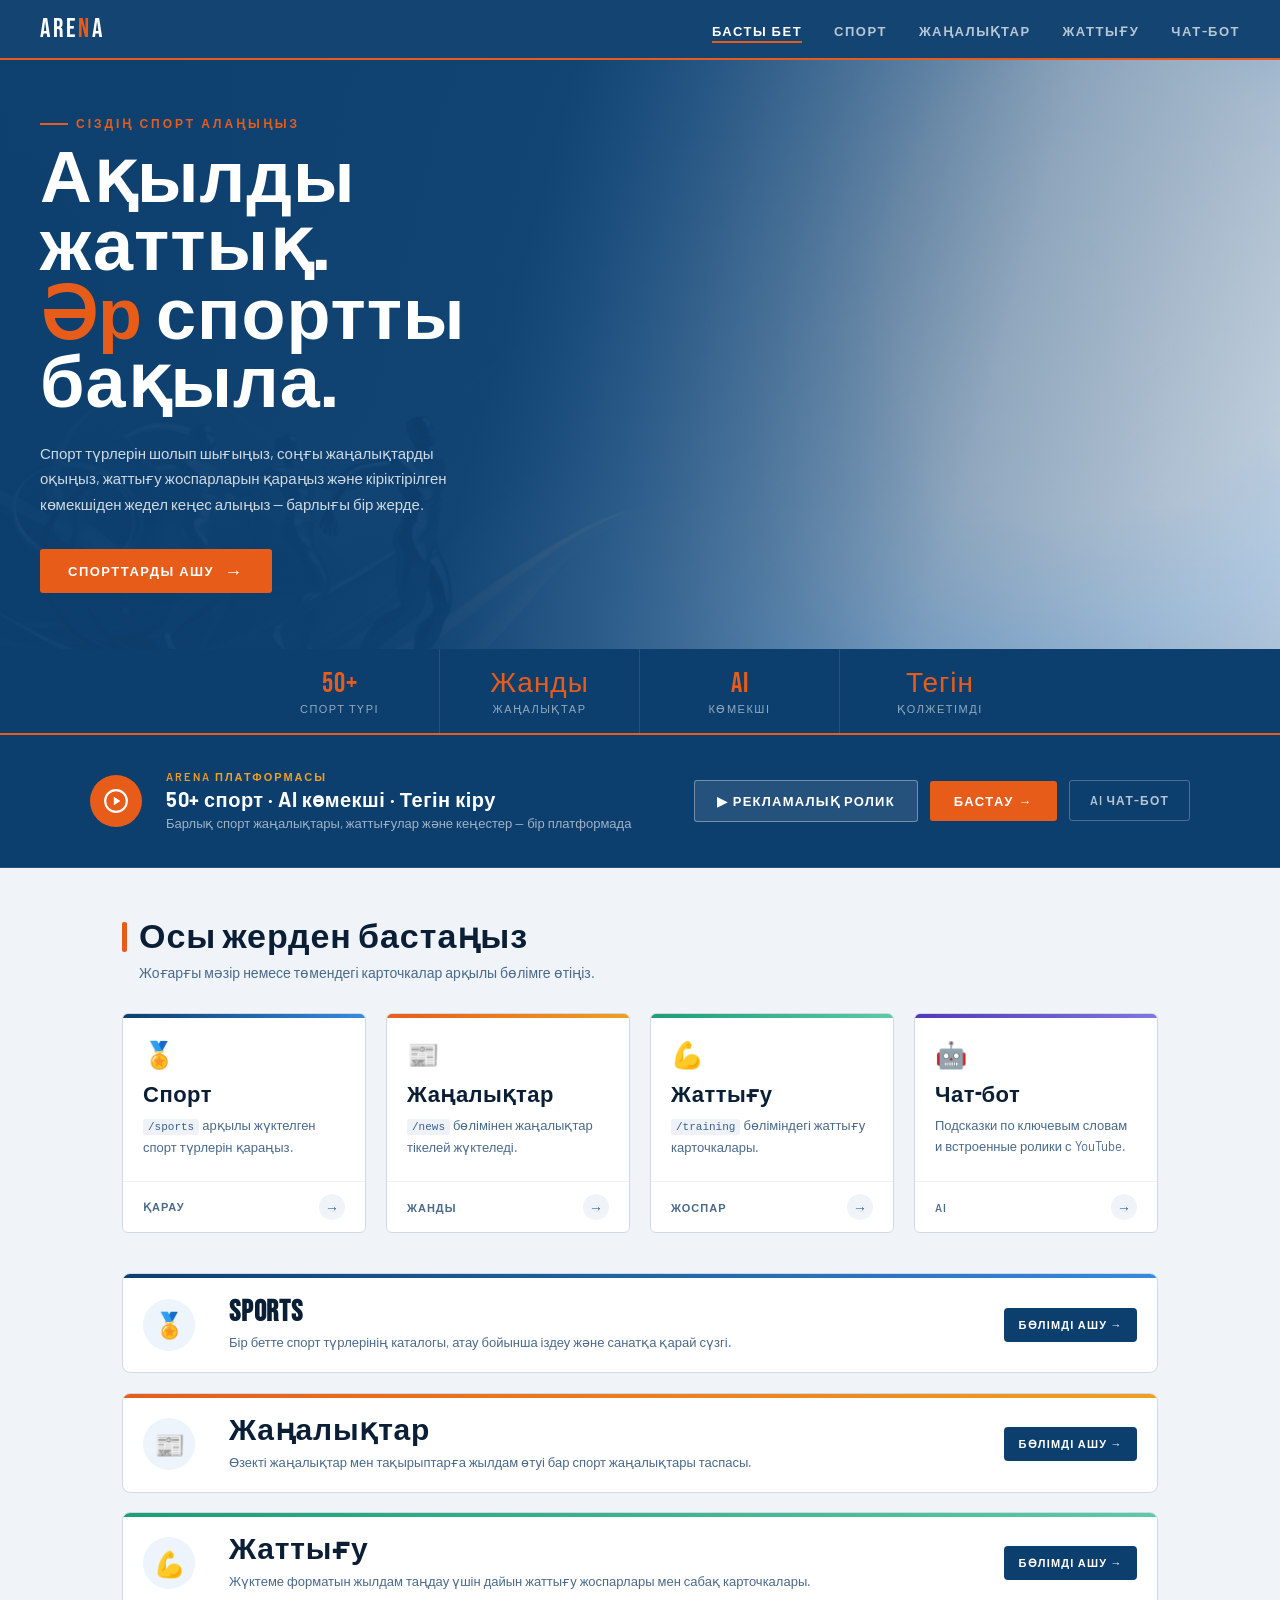
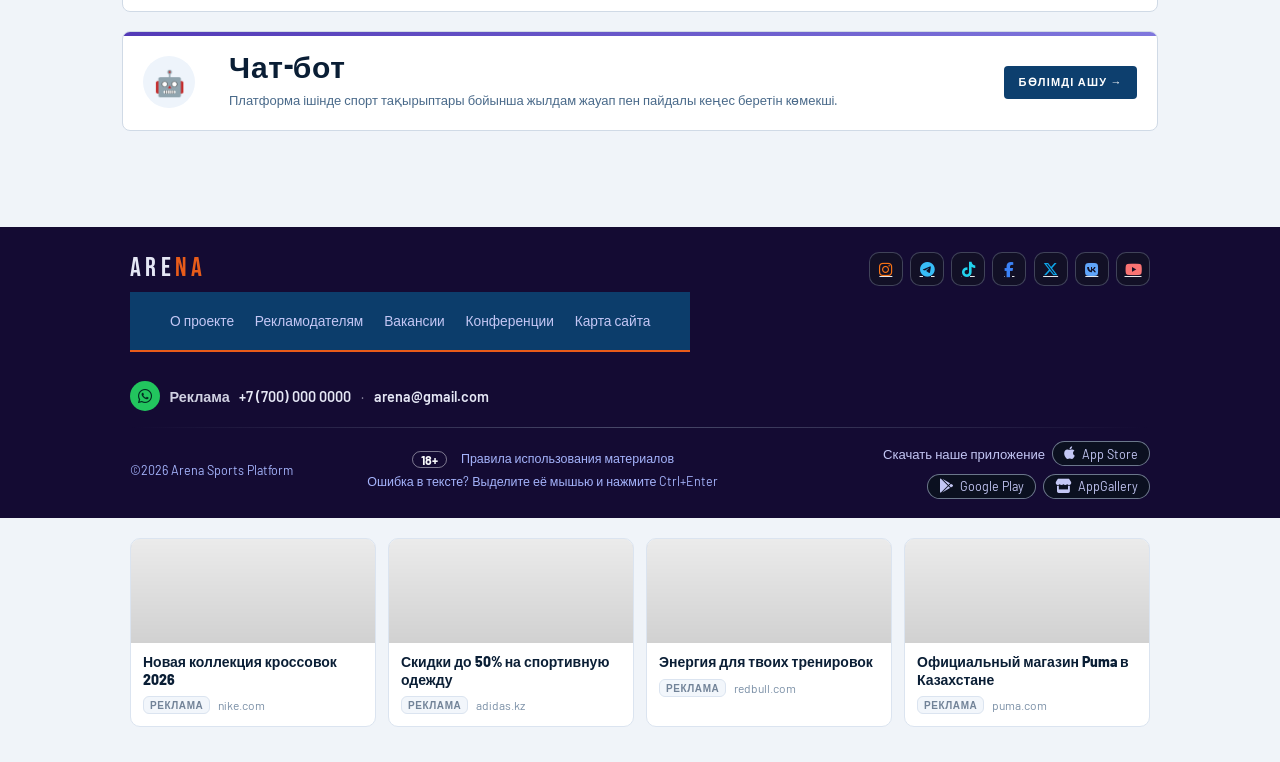
==== frontend/index.html @ e99a17ac "Arena sports website" ====
<!DOCTYPE html>
<html lang="kk">
<head>
<meta charset="UTF-8"/>
<meta name="viewport" content="width=device-width,initial-scale=1"/>
<title>Arena — Спорт орталығы</title>
<link href="https://fonts.googleapis.com/css2?family=Bebas+Neue&family=Barlow:wght@400;500;600&display=swap" rel="stylesheet"/>
<link rel="stylesheet" href="https://cdnjs.cloudflare.com/ajax/libs/font-awesome/6.5.1/css/all.min.css"/>
<style>
  *{margin:0;padding:0;box-sizing:border-box}
  :root{
    --blue-deep:#0d3f6e;
    --blue-mid:#1a6ab0;
    --blue-bright:#378add;
    --orange:#e85c1a;
    --orange-warm:#f0a020;
    --white:#ffffff;
    --off-white:#f0f4f9;
    --text-dark:#0a1e35;
    --text-muted:#4a6a8a;
  }
  body{
    font-family:'Barlow',sans-serif;
    background:var(--off-white);
    color:var(--text-dark);
    min-height:100vh;
    overflow-x:hidden;
  }

  /* NAV */
  nav{
    position:sticky;top:0;z-index:100;
    background:rgba(13,63,110,0.97);
    backdrop-filter:blur(8px);
    display:flex;align-items:center;justify-content:space-between;
    padding:0 2.5rem;height:60px;
    border-bottom:2px solid var(--orange);
    transition:background .28s ease,box-shadow .28s ease;
  }
  nav.is-scrolled{
    background:rgba(7,40,75,.99);
    box-shadow:0 12px 32px rgba(0,0,0,.22);
  }
  .nav-logo{
    font-family:'Bebas Neue',sans-serif;
    font-size:26px;letter-spacing:3px;
    color:var(--white);
  }
  .nav-logo span{color:var(--orange);}
  .nav-links{display:flex;gap:2rem;list-style:none;}
  .nav-links a{
    color:rgba(255,255,255,0.7);
    text-decoration:none;font-size:13px;
    letter-spacing:1.5px;text-transform:uppercase;
    font-weight:600;transition:color .2s;
  }
  .nav-links a:hover,.nav-links a.active{color:var(--white);}
  .nav-links a.active{border-bottom:2px solid var(--orange);padding-bottom:2px;}

  /* HERO */
  .hero{
    position:relative;
    min-height:480px;
    display:flex;align-items:center;
    overflow:hidden;
    background:linear-gradient(115deg,var(--blue-deep) 45%,rgba(13,63,110,0.4) 100%);
  }
  .hero-bg{
    position:absolute;inset:0;
    background-image:url('olympic-games-sports-background-with-copy-space-text_916191-34938.jpg');
    background-size:cover;background-position:center right;
    opacity:0.55;
    mix-blend-mode:luminosity;
  }
  .hero-overlay{
    position:absolute;inset:0;
    background:linear-gradient(105deg,rgba(13,63,110,0.92) 40%,rgba(13,63,110,0.2) 75%,transparent 100%);
  }
  .hero-content{
    position:relative;z-index:2;
    max-width:580px;padding:3.5rem 2.5rem;
  }
  .hero-eyebrow{
    font-size:12px;letter-spacing:3px;text-transform:uppercase;
    color:var(--orange);font-weight:600;margin-bottom:1rem;
    display:flex;align-items:center;gap:8px;
  }
  .hero-eyebrow::before{content:'';display:block;width:28px;height:2px;background:var(--orange);}
  h1{
    font-family:'Bebas Neue',sans-serif;
    font-size:clamp(44px,7vw,72px);
    line-height:.95;letter-spacing:1px;
    color:var(--white);margin-bottom:1.25rem;
  }
  h1 em{color:var(--orange);font-style:normal;}
  .hero p{
    font-size:15px;line-height:1.7;
    color:rgba(255,255,255,0.8);
    max-width:440px;margin-bottom:2rem;
  }
  .hero-cta{
    display:inline-flex;align-items:center;gap:10px;
    background:var(--orange);color:var(--white);
    text-decoration:none;font-weight:600;
    font-size:13px;letter-spacing:1.5px;text-transform:uppercase;
    padding:13px 28px;border-radius:3px;
    transition:background .2s,transform .15s;
  }
  .hero-cta:hover{background:#cc4d0e;transform:translateY(-1px);}
  .hero-cta .arrow{font-size:18px;line-height:1;}

  /* STATS STRIP */
  .stats-strip{
    background:var(--blue-deep);
    display:flex;justify-content:center;gap:0;
    border-bottom:2px solid var(--orange);
  }
  .stat-item{
    flex:1;max-width:200px;
    padding:1.1rem 1rem;
    text-align:center;
    border-right:.5px solid rgba(255,255,255,0.1);
  }
  .stat-item:last-child{border-right:none;}
  .stat-num{
    font-family:'Bebas Neue',sans-serif;
    font-size:28px;color:var(--orange);letter-spacing:1px;
  }
  .stat-lbl{
    font-size:11px;color:rgba(255,255,255,0.55);
    text-transform:uppercase;letter-spacing:1.5px;margin-top:2px;
  }

  /* PROMO BANNER */
  .promo-banner{
    background:var(--blue-deep);
    padding:0 2.5rem;
    border-bottom:1px solid rgba(255,255,255,0.1);
  }
  .promo-inner{
    max-width:1100px;
    margin:0 auto;
    padding:2.2rem 0;
    display:flex;
    align-items:center;
    justify-content:space-between;
    gap:2rem;
    flex-wrap:wrap;
  }
  .promo-left{
    display:flex;
    align-items:center;
    gap:1.5rem;
    flex:1;
    min-width:260px;
  }
  .promo-icon{
    background:var(--orange);
    border-radius:50%;
    width:52px;height:52px;
    display:flex;align-items:center;justify-content:center;
    flex-shrink:0;
  }
  .promo-eyebrow{
    font-size:11px;letter-spacing:2px;
    text-transform:uppercase;
    color:var(--orange-warm);font-weight:600;
    margin-bottom:4px;
  }
  .promo-title{
    font-size:20px;font-weight:700;
    color:var(--white);letter-spacing:0.5px;line-height:1.2;
  }
  .promo-sub{
    font-size:13px;
    color:rgba(255,255,255,0.6);
    margin-top:4px;
  }
  .promo-actions{
    display:flex;align-items:center;gap:12px;flex-shrink:0;flex-wrap:wrap;
  }
  .promo-btn-play{
    display:inline-flex;
    align-items:center;
    gap:8px;
    background:rgba(255,255,255,0.1);
    color:var(--white);
    border:1px solid rgba(255,255,255,0.35);
    font-family:'Barlow',sans-serif;
    font-weight:600;
    font-size:13px;
    letter-spacing:1.2px;
    text-transform:uppercase;
    padding:12px 22px;
    border-radius:3px;
    white-space:nowrap;
    cursor:pointer;
    transition:background .2s,border-color .2s;
  }
  .promo-btn-play:hover{
    background:rgba(255,255,255,0.2);
    border-color:rgba(255,255,255,0.6);
  }
  .promo-btn-primary{
    display:inline-flex;align-items:center;gap:8px;
    background:var(--orange);color:var(--white);
    text-decoration:none;font-weight:600;
    font-size:13px;letter-spacing:1.5px;text-transform:uppercase;
    padding:12px 24px;border-radius:3px;white-space:nowrap;
    transition:background .2s;
  }
  .promo-btn-primary:hover{background:#cc4d0e;}
  .promo-btn-secondary{
    display:inline-flex;align-items:center;gap:8px;
    background:transparent;color:rgba(255,255,255,0.7);
    text-decoration:none;font-weight:600;
    font-size:12px;letter-spacing:1.2px;text-transform:uppercase;
    padding:12px 20px;border-radius:3px;white-space:nowrap;
    border:1px solid rgba(255,255,255,0.25);
    transition:color .2s,border-color .2s;
  }
  .promo-btn-secondary:hover{color:var(--white);border-color:rgba(255,255,255,0.5);}

  /* VIDEO MODAL */
  .promo-modal{
    display:none;
    position:fixed;inset:0;z-index:999;
    background:rgba(0,0,0,0.82);
    align-items:center;justify-content:center;
  }
  .promo-modal.active{display:flex;}
  .promo-modal-box{
    position:relative;
    width:90%;max-width:860px;
    border-radius:6px;overflow:hidden;
    background:#000;
  }
  .promo-modal-close{
    position:absolute;top:10px;right:14px;z-index:10;
    background:none;border:none;
    color:#fff;font-size:28px;
    cursor:pointer;line-height:1;
    opacity:0.8;transition:opacity .15s;
  }
  .promo-modal-close:hover{opacity:1;}
  .promo-modal video{
    width:100%;display:block;max-height:80vh;
  }

  /* MAIN CONTENT */
  .wrap{max-width:1100px;margin:0 auto;padding:3rem 2rem 4rem;}
  .section-head{margin-bottom:2rem;}
  .section-head h2{
    font-family:'Bebas Neue',sans-serif;
    font-size:34px;letter-spacing:1px;color:var(--text-dark);
    display:flex;align-items:center;gap:12px;
  }
  .section-head h2::before{
    content:'';display:block;width:5px;height:30px;
    background:var(--orange);border-radius:2px;flex-shrink:0;
  }
  .section-head p{
    font-size:14px;color:var(--text-muted);
    margin-top:6px;margin-left:17px;
  }

  /* CARDS */
  .grid{
    display:grid;
    grid-template-columns:repeat(auto-fit,minmax(220px,1fr));
    gap:1.25rem;
  }
  .sections{
    margin-top:2.5rem;
    display:grid;
    gap:1.2rem;
  }
  .feature{
    background:var(--white);
    border:.5px solid #d0dae6;
    border-radius:8px;
    overflow:hidden;
    transition:transform .18s,box-shadow .18s,border-color .18s;
  }
  .feature:hover{
    transform:translateY(-3px);
    border-color:var(--blue-bright);
    box-shadow:0 8px 22px rgba(26,106,176,.14);
  }
  .feature-top{
    height:4px;
    background:linear-gradient(90deg,var(--blue-deep),var(--blue-bright));
  }
  .feature:nth-child(2) .feature-top{background:linear-gradient(90deg,var(--orange),var(--orange-warm));}
  .feature:nth-child(3) .feature-top{background:linear-gradient(90deg,#1d9e75,#5dcaa5);}
  .feature:nth-child(4) .feature-top{background:linear-gradient(90deg,#533ab7,#7f77dd);}
  .feature-main{
    display:grid;
    grid-template-columns:70px 1fr auto;
    gap:1rem;
    align-items:center;
    padding:1.15rem 1.25rem 1.2rem;
  }
  .feature-icon{
    width:52px;height:52px;border-radius:50%;
    display:flex;align-items:center;justify-content:center;
    background:#eef4fb;
    font-size:25px;
  }
  .feature h3{
    font-family:'Bebas Neue',sans-serif;
    font-size:30px;letter-spacing:.8px;line-height:1;
    margin-bottom:.35rem;
  }
  .feature p{
    font-size:13px;line-height:1.6;color:var(--text-muted);
  }
  .feature-action{
    display:inline-flex;align-items:center;gap:8px;
    text-decoration:none;
    background:var(--blue-deep);
    color:#fff;
    font-size:11px;font-weight:600;
    letter-spacing:1.2px;text-transform:uppercase;
    padding:.62rem .9rem;
    border-radius:4px;
    white-space:nowrap;
    transition:background .15s,transform .15s;
  }
  .feature-action:hover{
    background:var(--blue-bright);
    transform:translateY(-1px);
  }
  .card{
    background:var(--white);
    border-radius:6px;
    border:.5px solid #d0dae6;
    overflow:hidden;
    text-decoration:none;color:inherit;
    transition:transform .18s,box-shadow .18s,border-color .18s;
    display:flex;flex-direction:column;
  }
  .card:hover{
    transform:translateY(-4px);
    border-color:var(--blue-bright);
    box-shadow:0 8px 24px rgba(26,106,176,0.15);
  }
  .card-accent{
    height:4px;
    background:linear-gradient(90deg,var(--blue-deep),var(--blue-bright));
  }
  .card:nth-child(2) .card-accent{background:linear-gradient(90deg,var(--orange),var(--orange-warm));}
  .card:nth-child(3) .card-accent{background:linear-gradient(90deg,#1d9e75,#5dcaa5);}
  .card:nth-child(4) .card-accent{background:linear-gradient(90deg,#533ab7,#7f77dd);}
  .card-body{padding:1.25rem 1.25rem 1.5rem;}
  .card-icon{
    font-size:26px;margin-bottom:.75rem;
    display:block;
  }
  .card h2{
    font-family:'Bebas Neue',sans-serif;
    font-size:22px;letter-spacing:.5px;
    color:var(--text-dark);margin-bottom:.4rem;
  }
  .card p{font-size:13px;color:var(--text-muted);line-height:1.6;}
  .card code{
    font-size:11px;background:#eef2f7;
    padding:2px 5px;border-radius:3px;color:#3a6090;
  }
  .card-footer{
    margin-top:auto;padding:.75rem 1.25rem;
    border-top:.5px solid #eef2f7;
    display:flex;align-items:center;justify-content:space-between;
  }
  .card-tag{
    font-size:11px;letter-spacing:1px;text-transform:uppercase;
    color:var(--text-muted);font-weight:600;
  }
  .card-arrow{
    width:26px;height:26px;border-radius:50%;
    background:var(--off-white);
    display:flex;align-items:center;justify-content:center;
    font-size:14px;color:var(--blue-mid);
    transition:background .15s,transform .15s;
  }
  .card:hover .card-arrow{background:var(--blue-bright);color:#fff;transform:translateX(3px);}

  /* FOOTER NOTE */
  .footer-note{
    margin-top:3rem;padding:1rem 1.25rem;
    background:var(--white);
    border:.5px solid #d0dae6;border-left:3px solid var(--blue-bright);
    border-radius:4px;
    font-size:13px;color:var(--text-muted);
  }
  .footer-note code{color:var(--blue-mid);background:#eef2f7;padding:1px 5px;border-radius:3px;}

  /* Global footer for Arena pages */
  .arena-footer{margin-top:2rem;background:#140b33;color:#e5e7f5;font-size:.9rem;}
  .arena-footer__inner{max-width:1100px;margin:0 auto;padding:1.6rem 2.5rem 1.2rem;}
  .arena-footer__top{display:flex;justify-content:space-between;gap:2rem;align-items:flex-start;padding-bottom:1.1rem;}
  .arena-footer__logo{
    font-family:'Bebas Neue',sans-serif;
    font-size:1.7rem;letter-spacing:.16em;text-transform:uppercase;
  }
  .arena-footer__logo span{color:var(--orange);}
  .arena-footer__nav{display:flex;flex-wrap:wrap;gap:.6rem 1.3rem;margin-top:.45rem;}
  .arena-footer__nav a{color:#c4c7f5;text-decoration:none;font-size:.86rem;}
  .arena-footer__nav a:hover{color:#fff;text-decoration:underline;}
  .arena-footer__social{display:flex;flex-wrap:wrap;gap:.45rem;justify-content:flex-end;}
  .arena-footer__icon-btn{
    width:34px;height:34px;border-radius:10px;
    border:1px solid rgba(148,163,184,.35);
    background:#121026;
    display:inline-flex;align-items:center;justify-content:center;
    color:#e5e7eb;font-size:.95rem;
    transition:background .18s ease,transform .18s ease,border-color .18s ease,box-shadow .18s ease;
  }
  .arena-footer__icon-btn:hover{
    transform:translateY(-2px);
    border-color:#6366f1;
    box-shadow:0 8px 18px rgba(15,23,42,.55);
  }
  .arena-footer__icon-btn--ig i{color:#f97316;}
  .arena-footer__icon-btn--tg i{color:#38bdf8;}
  .arena-footer__icon-btn--tt i{color:#22d3ee;}
  .arena-footer__icon-btn--fb i{color:#3b82f6;}
  .arena-footer__icon-btn--tw i{color:#0ea5e9;}
  .arena-footer__icon-btn--vk i{color:#60a5fa;}
  .arena-footer__icon-btn--yt i{color:#f97373;}
  .arena-footer__contact-row{
    display:flex;justify-content:space-between;gap:1.5rem;
    align-items:center;padding:.75rem 0 1rem;
  }
  .arena-footer__contact{
    display:inline-flex;align-items:center;gap:.6rem;
    color:#e5e7f5;font-size:.9rem;
  }
  .arena-footer__contact-label{font-weight:600;opacity:.9;}
  .arena-footer__contact-phone{font-weight:600;}
  .arena-footer__contact a.arena-footer__contact-phone,
  .arena-footer__contact a.arena-footer__contact-email{color:inherit;font-weight:600;text-decoration:none;}
  .arena-footer__contact a.arena-footer__contact-phone:hover,
  .arena-footer__contact a.arena-footer__contact-email:hover{text-decoration:underline;}
  .arena-footer__contact-sep{opacity:.55;user-select:none;}
  .arena-footer__contact-icon{
    width:30px;height:30px;border-radius:999px;
    display:inline-flex;align-items:center;justify-content:center;
    background:#22c55e;color:#022c22;font-size:1rem;
  }
  .arena-footer__divider{
    height:1px;
    background:radial-gradient(circle at center,rgba(148,163,184,.7),rgba(15,23,42,0));
    opacity:.6;margin-bottom:.8rem;
  }
  .arena-footer__bottom{
    display:flex;justify-content:space-between;gap:1.5rem;
    align-items:center;font-size:.78rem;color:#a5b4fc;
  }
  .arena-footer__bottom-left{white-space:nowrap;}
  .arena-footer__bottom-center{
    display:flex;flex-wrap:wrap;gap:.35rem .9rem;
    justify-content:center;text-align:center;
  }
  .arena-footer__age-badge{
    display:inline-flex;align-items:center;justify-content:center;
    border-radius:999px;border:1px solid rgba(248,250,252,.45);
    padding:.05rem .5rem;font-weight:700;color:#f9fafb;
  }
  .arena-footer__bottom a{color:#c4c7f5;text-decoration:none;}
  .arena-footer__bottom a:hover{color:#fff;text-decoration:underline;}
  .arena-footer__apps{
    display:flex;flex-wrap:wrap;gap:.45rem;
    justify-content:flex-end;align-items:center;
  }
  .arena-footer__apps-label{font-size:.82rem;color:#c4c7f5;}
  .arena-footer__store-btn{
    display:inline-flex;align-items:center;gap:.4rem;
    border-radius:999px;padding:.28rem .7rem;
    border:1px solid rgba(148,163,184,.7);
    background:#0b1020;color:#e5e7f5;font-size:.78rem;
    text-decoration:none;
  }
  .arena-footer__store-btn i{font-size:.9rem;}
  .arena-footer__store-btn:hover{border-color:#818cf8;background:#020617;}
  @media(max-width:900px){
    .arena-footer__top{flex-direction:column;}
    .arena-footer__social{justify-content:flex-start;}
    .arena-footer__contact-row{flex-direction:column;align-items:flex-start;}
    .arena-footer__bottom{flex-direction:column;align-items:flex-start;}
    .arena-footer__apps{justify-content:flex-start;}
  }

  /* Yandex Direct-like ads (bottom banner grid) */
  .arena-ads{padding:1.25rem 0 2.25rem;}
  .arena-ads__inner{max-width:1100px;margin:0 auto;padding:0 2.5rem;}
  .arena-ads__grid{display:grid;grid-template-columns:repeat(4,minmax(0,1fr));gap:12px;}
  .ad-card{
    display:block;background:#fff;color:inherit;text-decoration:none;
    border:1px solid #dbe4f0;border-radius:10px;overflow:hidden;
    transition:transform .18s ease,box-shadow .18s ease,border-color .18s ease;
  }
  .ad-card:hover{
    transform:translateY(-3px);
    border-color:rgba(55,138,221,.65);
    box-shadow:0 14px 32px rgba(13,63,110,.16);
    text-decoration:none;
  }
  .ad-card:focus-visible{outline:2px solid #378add;outline-offset:2px;}
  .ad-card__img{
    height:104px;
    background-size:cover;background-position:center;background-repeat:no-repeat;
    position:relative;
  }
  .ad-card__img::after{
    content:'';
    position:absolute;inset:0;
    background:linear-gradient(180deg,rgba(0,0,0,.08),rgba(0,0,0,.18));
  }
  .ad-card__body{padding:10px 12px 12px;}
  .ad-card__title{
    margin:0 0 8px;
    font-size:14px;line-height:1.25;font-weight:800;
    color:var(--text-dark);
  }
  .ad-card:hover .ad-card__title{
    text-decoration:underline;
    text-decoration-color:rgba(10,30,53,.4);
    text-underline-offset:2px;
  }
  .ad-card__meta{display:flex;align-items:center;gap:8px;color:#7a8fa6;font-size:12px;line-height:1;}
  .ad-badge{
    font-size:10px;font-weight:800;letter-spacing:.06em;text-transform:uppercase;
    color:#728398;background:#f2f6fb;border:1px solid #dbe4f0;border-radius:6px;
    padding:3px 6px;
  }
  .ad-source{color:#7a8fa6;}
  @media (max-width:980px){.arena-ads__grid{grid-template-columns:repeat(2,minmax(0,1fr));}}
  @media (max-width:520px){.arena-ads__grid{grid-template-columns:1fr;}}

  @keyframes fadeUp{from{opacity:0;transform:translateY(18px)}to{opacity:1;transform:translateY(0)}}
  @keyframes heroFadeSlideDown{from{opacity:0;transform:translateY(-22px)}to{opacity:1;transform:translateY(0)}}
  .hero-content h1{
    animation:heroFadeSlideDown .75s ease forwards;
    opacity:0;
  }
  .hero-content > p{
    animation:heroFadeSlideDown .7s ease .15s forwards;
    opacity:0;
  }
  .card{animation:fadeUp .4s ease both;}
  .card:nth-child(1){animation-delay:.05s}
  .card:nth-child(2){animation-delay:.12s}
  .card:nth-child(3){animation-delay:.19s}
  .card:nth-child(4){animation-delay:.26s}

  @media (max-width:860px){
    .feature-main{
      grid-template-columns:56px 1fr;
    }
    .feature-action{
      grid-column:1 / -1;
      justify-self:start;
      margin-left:56px;
    }
    .promo-inner{flex-direction:column;align-items:flex-start;}
  }
  @media (prefers-reduced-motion:reduce){
    .hero-content h1,.hero-content > p,.card{animation:none!important;}
    .hero-content h1,.hero-content > p{opacity:1!important;transform:none!important;}
    nav{transition:none!important;}
  }
</style>
</head>
<body>

<nav>
  <div class="nav-logo">ARE<span>N</span>A</div>
  <ul class="nav-links">
    <li><a href="#" class="active">Басты бет</a></li>
    <li><a href="/sports.html">Спорт</a></li>
    <li><a href="/news.html">Жаңалықтар</a></li>
    <li><a href="/training.html">Жаттығу</a></li>
    <li><a href="/chatbot.html">Чат-бот</a></li>
  </ul>
</nav>

<div class="hero">
  <div class="hero-bg"></div>
  <div class="hero-overlay"></div>
  <div class="hero-content">
    <div class="hero-eyebrow">Сіздің спорт алаңыңыз</div>
    <h1>Ақылды жаттық.<br/><em>Әр</em> спортты бақыла.</h1>
    <p>Спорт түрлерін шолып шығыңыз, соңғы жаңалықтарды оқыңыз, жаттығу жоспарларын қараңыз және кіріктірілген көмекшіден жедел кеңес алыңыз — барлығы бір жерде.</p>
    <a href="/sports.html" class="hero-cta">Спорттарды ашу <span class="arrow">→</span></a>
  </div>
</div>

<div class="stats-strip">
  <div class="stat-item">
    <div class="stat-num">50+</div>
    <div class="stat-lbl">Спорт түрі</div>
  </div>
  <div class="stat-item">
    <div class="stat-num">Жанды</div>
    <div class="stat-lbl">Жаңалықтар</div>
  </div>
  <div class="stat-item">
    <div class="stat-num">AI</div>
    <div class="stat-lbl">Көмекші</div>
  </div>
  <div class="stat-item">
    <div class="stat-num">Тегін</div>
    <div class="stat-lbl">Қолжетімді</div>
  </div>
</div>

<!-- PROMO BANNER -->
<div class="promo-banner">
  <div class="promo-inner">
    <div class="promo-left">
      <div class="promo-icon">
        <svg width="26" height="26" viewBox="0 0 24 24" fill="none" stroke="white" stroke-width="2" stroke-linecap="round" stroke-linejoin="round">
          <circle cx="12" cy="12" r="10"/>
          <polygon points="10 8 16 12 10 16 10 8" fill="white" stroke="none"/>
        </svg>
      </div>
      <div>
        <div class="promo-eyebrow">Arena платформасы</div>
        <div class="promo-title">50+ спорт · AI көмекші · Тегін кіру</div>
        <div class="promo-sub">Барлық спорт жаңалықтары, жаттығулар және кеңестер — бір платформада</div>
      </div>
    </div>
    <div class="promo-actions">
      <button class="promo-btn-play" onclick="openPromoModal()">▶ Рекламалық ролик</button>
      <a href="/sports.html" class="promo-btn-primary">Бастау →</a>
      <a href="/chatbot.html" class="promo-btn-secondary">AI Чат-бот</a>
    </div>
  </div>
</div>

<main class="wrap">

  <div class="section-head">
    <h2>Осы жерден бастаңыз</h2>
    <p>Жоғарғы мәзір немесе төмендегі карточкалар арқылы бөлімге өтіңіз.</p>
  </div>

  <div class="grid">
    <a class="card" href="/sports.html">
      <div class="card-accent"></div>
      <div class="card-body">
        <span class="card-icon">🏅</span>
        <h2>Спорт</h2>
        <p><code>/sports</code> арқылы жүктелген спорт түрлерін қараңыз.</p>
      </div>
      <div class="card-footer">
        <span class="card-tag">Қарау</span>
        <span class="card-arrow">→</span>
      </div>
    </a>

    <a class="card" href="/news.html">
      <div class="card-accent"></div>
      <div class="card-body">
        <span class="card-icon">📰</span>
        <h2>Жаңалықтар</h2>
        <p><code>/news</code> бөлімінен жаңалықтар тікелей жүктеледі.</p>
      </div>
      <div class="card-footer">
        <span class="card-tag">Жанды</span>
        <span class="card-arrow">→</span>
      </div>
    </a>

    <a class="card" href="/training.html">
      <div class="card-accent"></div>
      <div class="card-body">
        <span class="card-icon">💪</span>
        <h2>Жаттығу</h2>
        <p><code>/training</code> бөліміндегі жаттығу карточкалары.</p>
      </div>
      <div class="card-footer">
        <span class="card-tag">Жоспар</span>
        <span class="card-arrow">→</span>
      </div>
    </a>

    <a class="card" href="/chatbot.html">
      <div class="card-accent"></div>
      <div class="card-body">
        <span class="card-icon">🤖</span>
        <h2>Чат-бот</h2>
        <p>Подсказки по ключевым словам и встроенные ролики с YouTube.</p>
      </div>
      <div class="card-footer">
        <span class="card-tag">AI</span>
        <span class="card-arrow">→</span>
      </div>
    </a>
  </div>

  <section class="sections" aria-label="Main platform sections">
    <article class="feature">
      <div class="feature-top"></div>
      <div class="feature-main">
        <div class="feature-icon">🏅</div>
        <div>
          <h3>Sports</h3>
          <p>Бір бетте спорт түрлерінің каталогы, атау бойынша іздеу және санатқа қарай сүзгі.</p>
        </div>
        <a class="feature-action" href="/sports.html">Бөлімді ашу →</a>
      </div>
    </article>

    <article class="feature">
      <div class="feature-top"></div>
      <div class="feature-main">
        <div class="feature-icon">📰</div>
        <div>
          <h3>Жаңалықтар</h3>
          <p>Өзекті жаңалықтар мен тақырыптарға жылдам өтуі бар спорт жаңалықтары таспасы.</p>
        </div>
        <a class="feature-action" href="/news.html">Бөлімді ашу →</a>
      </div>
    </article>

    <article class="feature">
      <div class="feature-top"></div>
      <div class="feature-main">
        <div class="feature-icon">💪</div>
        <div>
          <h3>Жаттығу</h3>
          <p>Жүктеме форматын жылдам таңдау үшін дайын жаттығу жоспарлары мен сабақ карточкалары.</p>
        </div>
        <a class="feature-action" href="/training.html">Бөлімді ашу →</a>
      </div>
    </article>

    <article class="feature">
      <div class="feature-top"></div>
      <div class="feature-main">
        <div class="feature-icon">🤖</div>
        <div>
          <h3>Чат-бот</h3>
          <p>Платформа ішінде спорт тақырыптары бойынша жылдам жауап пен пайдалы кеңес беретін көмекші.</p>
        </div>
        <a class="feature-action" href="/chatbot.html">Бөлімді ашу →</a>
      </div>
    </article>
  </section>


</main>

<section class="arena-footer" aria-label="Төменгі мәзір">
  <div class="arena-footer__inner">
    <div class="arena-footer__top">
      <div>
        <div class="arena-footer__logo">ARE<span>NA</span></div>
        <nav class="arena-footer__nav" aria-label="Қосымша навигация">
          <a href="#">О проекте</a>
          <a href="#">Рекламодателям</a>
          <a href="#">Вакансии</a>
          <a href="#">Конференции</a>
          <a href="#">Карта сайта</a>
        </nav>
      </div>
      <div class="arena-footer__social" aria-label="Біз әлеуметтік желілерде">
        <a href="https://instagram.com" class="arena-footer__icon-btn arena-footer__icon-btn--ig" aria-label="Instagram" target="_blank" rel="noopener noreferrer">
          <i class="fab fa-instagram"></i>
        </a>
        <a href="https://t.me/arena_fitbot" class="arena-footer__icon-btn arena-footer__icon-btn--tg" aria-label="Telegram" target="_blank" rel="noopener noreferrer">
          <i class="fab fa-telegram"></i>
        </a>
        <a href="https://tiktok.com" class="arena-footer__icon-btn arena-footer__icon-btn--tt" aria-label="TikTok" target="_blank" rel="noopener noreferrer">
          <i class="fab fa-tiktok"></i>
        </a>
        <a href="https://facebook.com" class="arena-footer__icon-btn arena-footer__icon-btn--fb" aria-label="Facebook" target="_blank" rel="noopener noreferrer">
          <i class="fab fa-facebook-f"></i>
        </a>
        <a href="https://x.com" class="arena-footer__icon-btn arena-footer__icon-btn--tw" aria-label="Twitter / X" target="_blank" rel="noopener noreferrer">
          <i class="fab fa-x-twitter"></i>
        </a>
        <a href="https://vk.com" class="arena-footer__icon-btn arena-footer__icon-btn--vk" aria-label="VK" target="_blank" rel="noopener noreferrer">
          <i class="fab fa-vk"></i>
        </a>
        <a href="https://youtube.com" class="arena-footer__icon-btn arena-footer__icon-btn--yt" aria-label="YouTube" target="_blank" rel="noopener noreferrer">
          <i class="fab fa-youtube"></i>
        </a>
      </div>
    </div>

    <div class="arena-footer__contact-row">
      <div class="arena-footer__contact">
        <span class="arena-footer__contact-icon">
          <i class="fab fa-whatsapp"></i>
        </span>
        <span class="arena-footer__contact-label">Реклама</span>
        <a class="arena-footer__contact-phone" href="tel:+77000000000" target="_blank" rel="noopener noreferrer">+7 (700) 000 0000</a>
        <span class="arena-footer__contact-sep" aria-hidden="true">·</span>
        <a class="arena-footer__contact-email" href="mailto:arena@gmail.com" target="_blank" rel="noopener noreferrer">arena@gmail.com</a>
      </div>
    </div>

    <div class="arena-footer__divider"></div>

    <div class="arena-footer__bottom">
      <div class="arena-footer__bottom-left">©2026 Arena Sports Platform</div>
      <div class="arena-footer__bottom-center">
        <span class="arena-footer__age-badge">18+</span>
        <span>Правила использования материалов</span>
        <span>Ошибка в тексте? Выделите её мышью и нажмите Ctrl+Enter</span>
      </div>
      <div class="arena-footer__apps">
        <span class="arena-footer__apps-label">Скачать наше приложение</span>
        <a href="https://apps.apple.com/" class="arena-footer__store-btn" target="_blank" rel="noopener noreferrer">
          <i class="fab fa-apple"></i><span>App Store</span>
        </a>
        <a href="https://play.google.com/store" class="arena-footer__store-btn" target="_blank" rel="noopener noreferrer">
          <i class="fab fa-google-play"></i><span>Google Play</span>
        </a>
        <a href="https://appgallery.huawei.com/" class="arena-footer__store-btn" target="_blank" rel="noopener noreferrer">
          <i class="fas fa-store"></i><span>AppGallery</span>
        </a>
      </div>
    </div>
  </div>
</section>

<section class="arena-ads" aria-label="Реклама">
  <div class="arena-ads__inner">
    <div class="arena-ads__grid">
      <a class="ad-card" href="https://nike.com" target="_blank" rel="noopener noreferrer">
        <div class="ad-card__img" style="background-image:url('https://images.unsplash.com/photo-1542291026-7eec264c27ff?auto=format&fit=crop&w=900&q=60');"></div>
        <div class="ad-card__body">
          <div class="ad-card__title">Новая коллекция кроссовок 2026</div>
          <div class="ad-card__meta">
            <span class="ad-badge">РЕКЛАМА</span>
            <span class="ad-source">nike.com</span>
          </div>
        </div>
      </a>

      <a class="ad-card" href="https://adidas.kz" target="_blank" rel="noopener noreferrer">
        <div class="ad-card__img" style="background-image:url('https://images.unsplash.com/photo-1528701800489-20be3c90a3b9?auto=format&fit=crop&w=900&q=60');"></div>
        <div class="ad-card__body">
          <div class="ad-card__title">Скидки до 50% на спортивную одежду</div>
          <div class="ad-card__meta">
            <span class="ad-badge">РЕКЛАМА</span>
            <span class="ad-source">adidas.kz</span>
          </div>
        </div>
      </a>

      <a class="ad-card" href="https://redbull.com" target="_blank" rel="noopener noreferrer">
        <div class="ad-card__img" style="background-image:url('https://images.unsplash.com/photo-1551024709-8f23befc6f87?auto=format&fit=crop&w=900&q=60');"></div>
        <div class="ad-card__body">
          <div class="ad-card__title">Энергия для твоих тренировок</div>
          <div class="ad-card__meta">
            <span class="ad-badge">РЕКЛАМА</span>
            <span class="ad-source">redbull.com</span>
          </div>
        </div>
      </a>

      <a class="ad-card" href="https://puma.com" target="_blank" rel="noopener noreferrer">
        <div class="ad-card__img" style="background-image:url('https://images.unsplash.com/photo-1523398002811-999ca8dec234?auto=format&fit=crop&w=900&q=60');"></div>
        <div class="ad-card__body">
          <div class="ad-card__title">Официальный магазин Puma в Казахстане</div>
          <div class="ad-card__meta">
            <span class="ad-badge">РЕКЛАМА</span>
            <span class="ad-source">puma.com</span>
          </div>
        </div>
      </a>
    </div>
  </div>
</section>

<!-- VIDEO MODAL -->
<div id="promo-modal" class="promo-modal">
  <div class="promo-modal-box">
    <button class="promo-modal-close" onclick="closePromoModal()">×</button>
    <video id="promo-video"
      src="arena_promo.mp4"
      controls
      preload="metadata"
    ></video>
  </div>
</div>

<script src="/js/api.js"></script>
<script src="/js/nav.js"></script>
<script src="/js/arena-animations.js"></script>
<script>
  function openPromoModal() {
    const modal = document.getElementById('promo-modal');
    modal.classList.add('active');
    document.getElementById('promo-video').play();
    document.body.style.overflow = 'hidden';
  }
  function closePromoModal() {
    const modal = document.getElementById('promo-modal');
    modal.classList.remove('active');
    const v = document.getElementById('promo-video');
    v.pause();
    v.currentTime = 0;
    document.body.style.overflow = '';
  }
  document.getElementById('promo-modal').addEventListener('click', function(e) {
    if (e.target === this) closePromoModal();
  });
  document.addEventListener('keydown', function(e) {
    if (e.key === 'Escape') closePromoModal();
  });
</script>
</body>
</html>
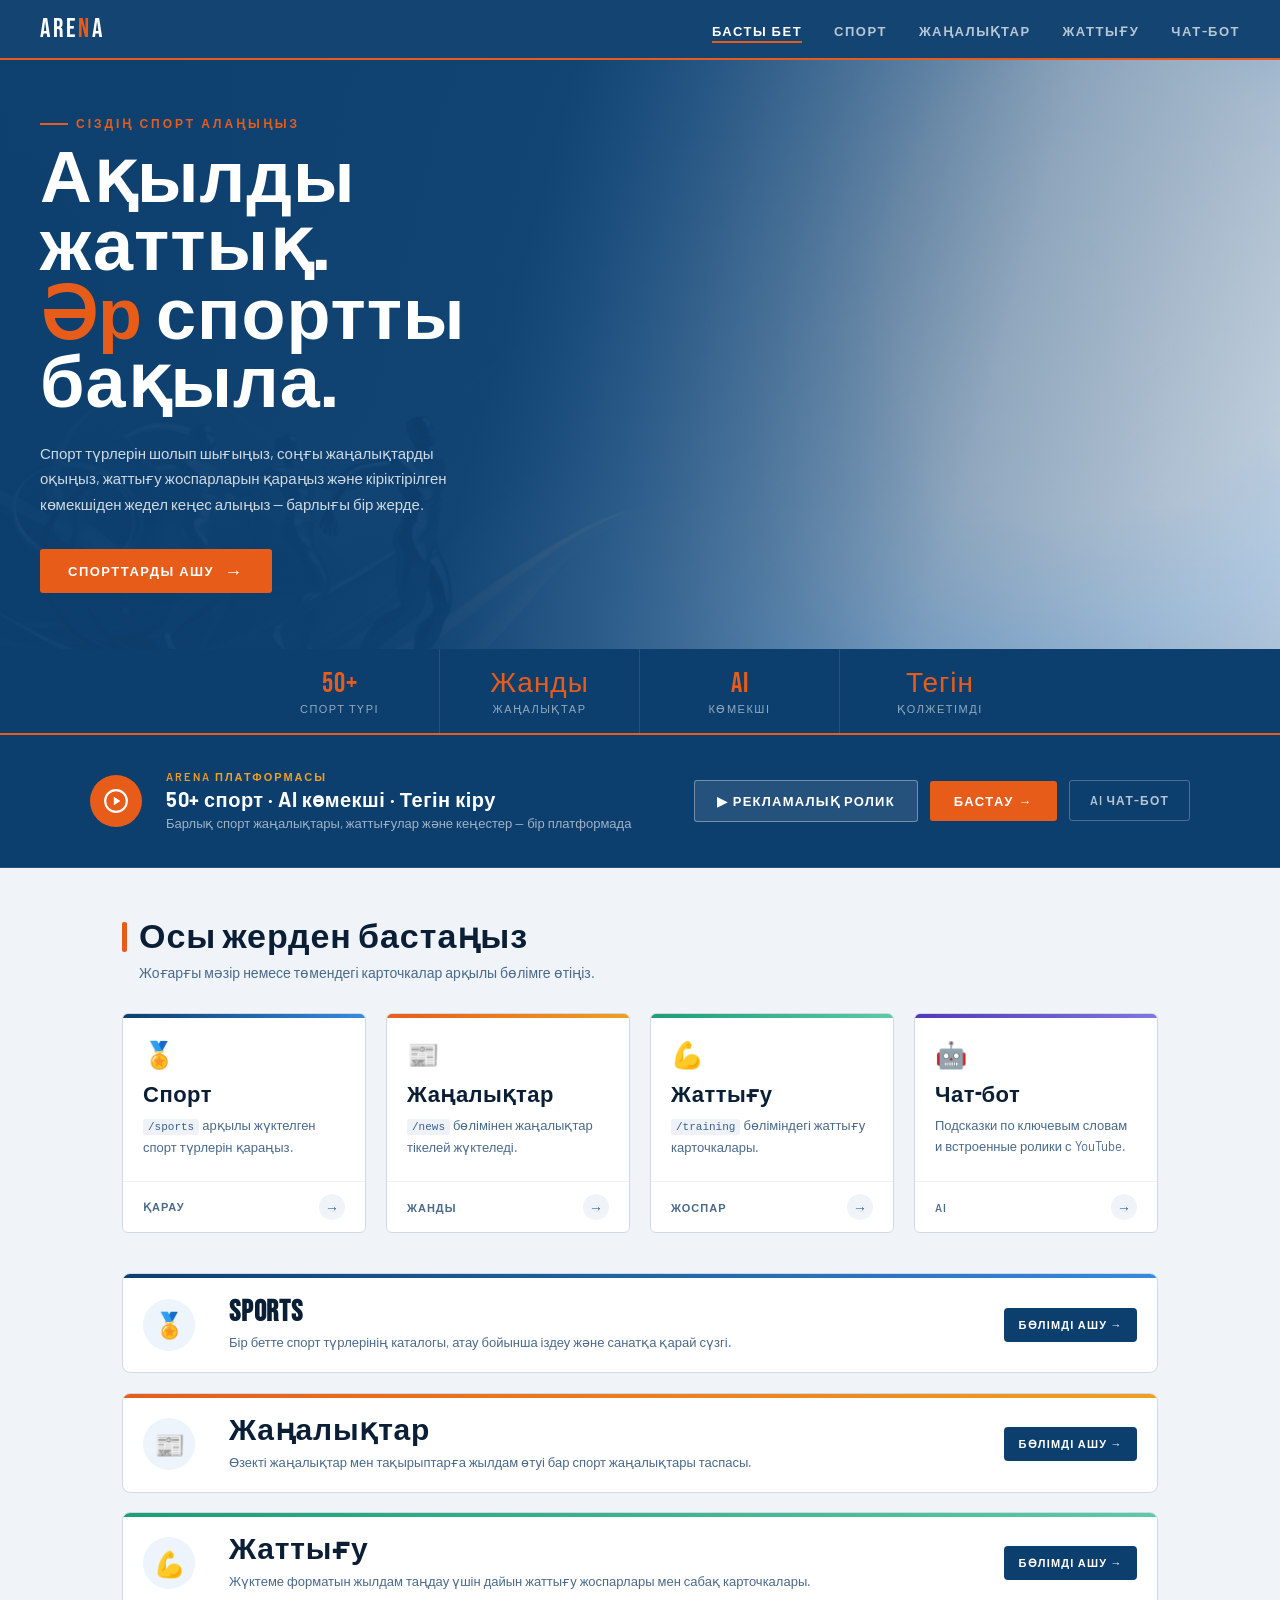
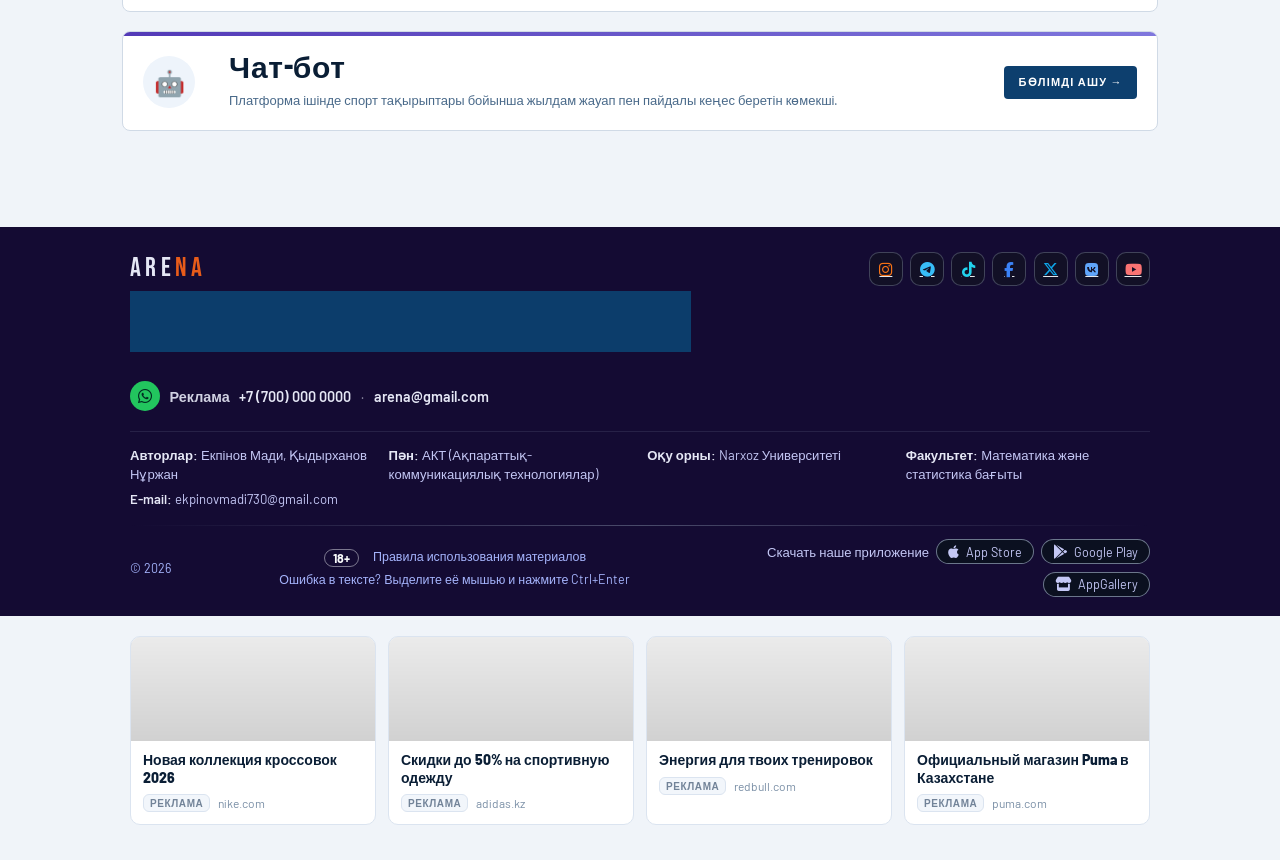
==== commit 08f591e7: "Footer updated with author info" ====
--- a/frontend/index.html
+++ b/frontend/index.html
@@ -483,12 +483,51 @@
   }
   .arena-footer__store-btn i{font-size:.9rem;}
   .arena-footer__store-btn:hover{border-color:#818cf8;background:#020617;}
+  .arena-footer__meta{
+    padding:.85rem 0 1rem;
+    border-top:1px solid rgba(148,163,184,.15);
+    margin-top:.25rem;
+  }
+  .arena-footer__meta-grid{
+    display:grid;
+    grid-template-columns:repeat(auto-fit,minmax(240px,1fr));
+    gap:.4rem .9rem;font-size:.82rem;color:#c4c7f5;line-height:1.45;
+  }
+  .arena-footer__meta-grid p{margin:0;}
+  .arena-footer__meta-label{font-weight:600;color:#e5e7f5;}
+  .arena-footer__meta-email{color:#c4c7f5;text-decoration:none;}
+  .arena-footer__meta-email:hover{color:#fff;text-decoration:underline;}
+  .back-to-top{
+    position:fixed;bottom:1.25rem;right:1.25rem;z-index:250;
+    display:inline-flex;align-items:center;justify-content:center;
+    padding:.55rem .95rem;border-radius:999px;
+    background:var(--orange);color:#fff;
+    font-family:'Barlow',sans-serif;font-size:.78rem;font-weight:600;
+    letter-spacing:.04em;text-decoration:none;
+    border:1px solid rgba(255,255,255,.25);
+    box-shadow:0 8px 24px rgba(0,0,0,.28);
+    opacity:0;visibility:hidden;
+    transform:translateY(16px) scale(.96);
+    transition:opacity .35s ease,transform .35s ease,visibility .35s,background .2s;
+    pointer-events:none;
+  }
+  .back-to-top.is-visible{
+    opacity:1;visibility:visible;
+    transform:translateY(0) scale(1);pointer-events:auto;
+  }
+  .back-to-top:hover{background:#cc4d0e;}
+  .back-to-top.is-visible:hover{transform:translateY(-2px) scale(1);}
   @media(max-width:900px){
     .arena-footer__top{flex-direction:column;}
     .arena-footer__social{justify-content:flex-start;}
     .arena-footer__contact-row{flex-direction:column;align-items:flex-start;}
     .arena-footer__bottom{flex-direction:column;align-items:flex-start;}
     .arena-footer__apps{justify-content:flex-start;}
+    .arena-footer__meta-grid{grid-template-columns:1fr;}
+  }
+  @media (prefers-reduced-motion:reduce){
+    .back-to-top{transition:opacity .2s,visibility .2s;}
+    .back-to-top.is-visible:hover{transform:none;}
   }
 
   /* Yandex Direct-like ads (bottom banner grid) */
@@ -803,10 +842,20 @@
       </div>
     </div>
 
+    <div class="arena-footer__meta" aria-label="Жоба туралы ақпарат">
+      <div class="arena-footer__meta-grid">
+        <p><span class="arena-footer__meta-label">Авторлар:</span> Екпінов Мади, Қыдырханов Нұржан</p>
+        <p><span class="arena-footer__meta-label">Пән:</span> АКТ (Ақпараттық-коммуникациялық технологиялар)</p>
+        <p><span class="arena-footer__meta-label">Оқу орны:</span> Narxoz Университеті</p>
+        <p><span class="arena-footer__meta-label">Факультет:</span> Математика және статистика бағыты</p>
+        <p><span class="arena-footer__meta-label">E-mail:</span> <a class="arena-footer__meta-email" href="mailto:ekpinovmadi730@gmail.com">ekpinovmadi730@gmail.com</a></p>
+      </div>
+    </div>
+
     <div class="arena-footer__divider"></div>
 
     <div class="arena-footer__bottom">
-      <div class="arena-footer__bottom-left">©2026 Arena Sports Platform</div>
+      <div class="arena-footer__bottom-left">© 2026</div>
       <div class="arena-footer__bottom-center">
         <span class="arena-footer__age-badge">18+</span>
         <span>Правила использования материалов</span>
@@ -890,6 +939,8 @@
   </div>
 </div>
 
+<a href="#" class="back-to-top" id="back-to-top" aria-label="Жоғарыға өту">Жоғарыға ↑</a>
+
 <script src="/js/api.js"></script>
 <script src="/js/nav.js"></script>
 <script src="/js/arena-animations.js"></script>
